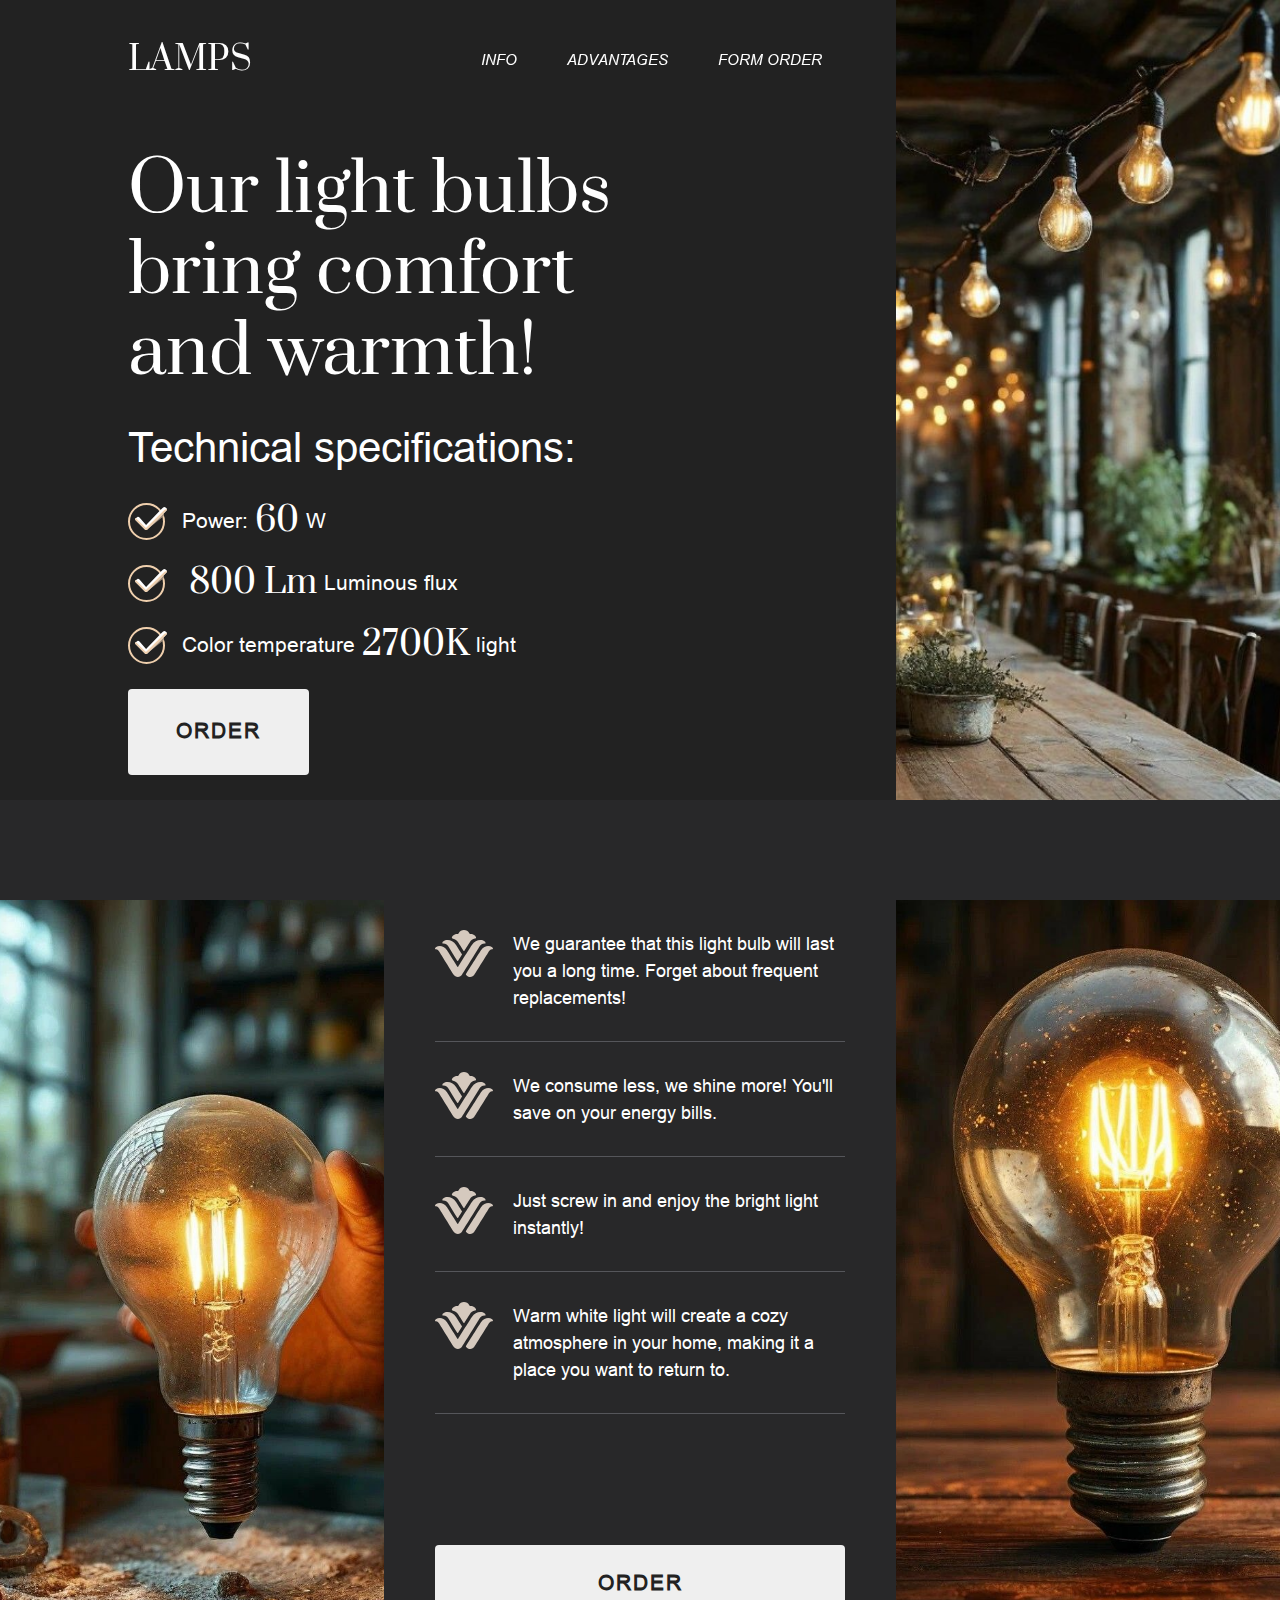
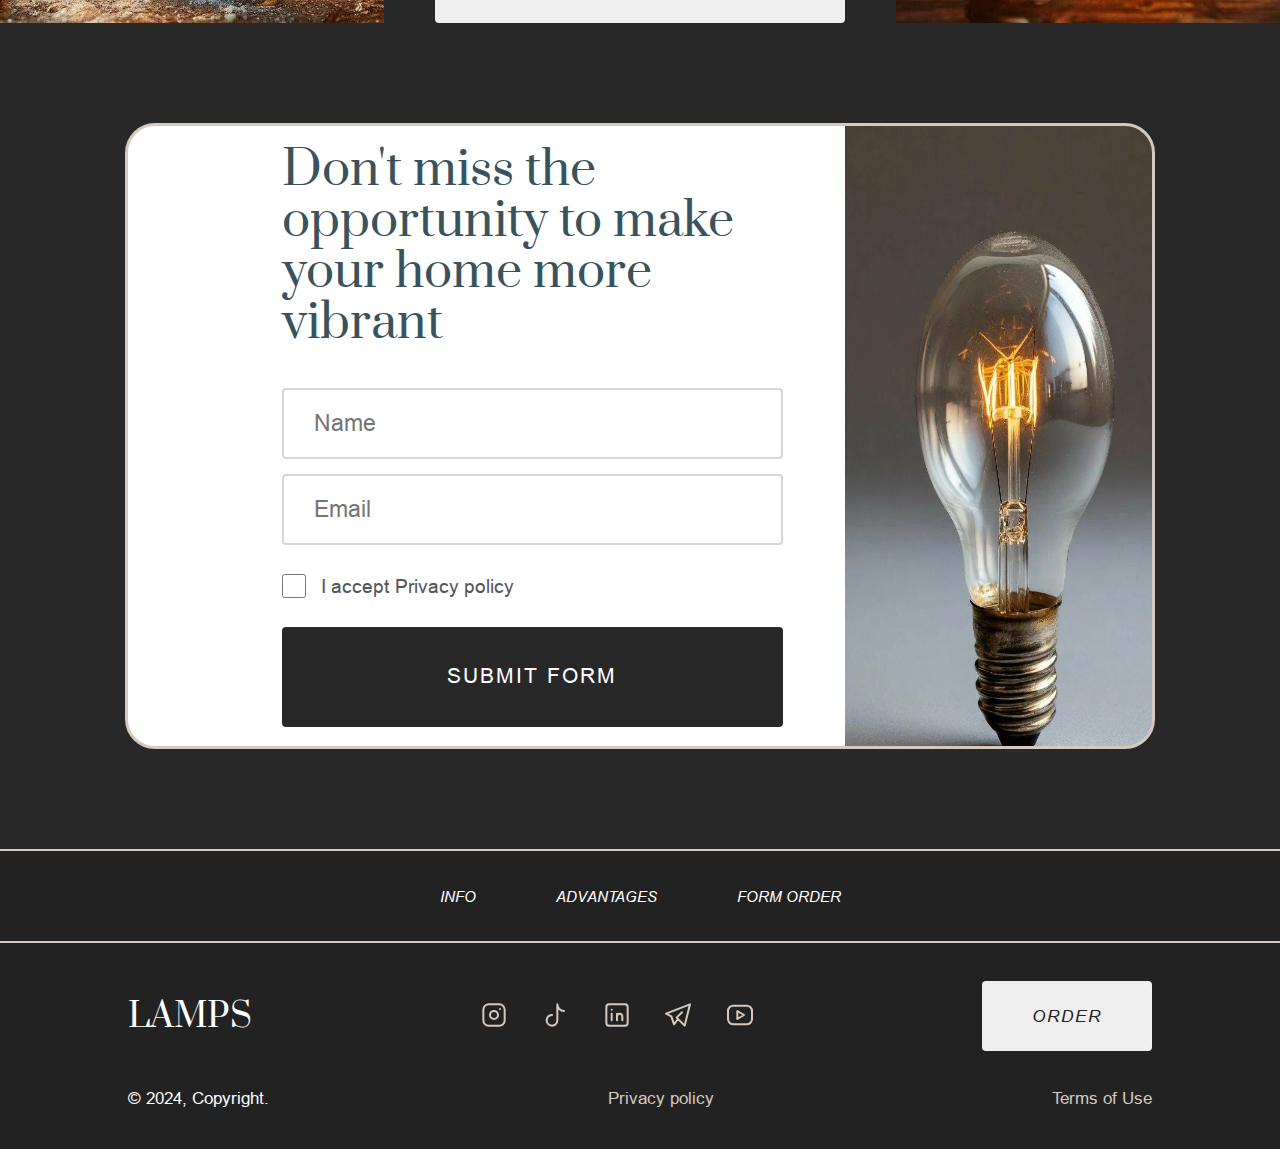
==== index.html @ 50266f70 "[#1] Init project" ====
<!DOCTYPE html>
<html lang="en">
  <head>
    <meta charset="UTF-8" />
    <meta name="viewport" content="width=device-width, initial-scale=1.0" />
    <title>MST | Part#1</title>
    <link type="text/css" rel="stylesheet" href="/css/style.css" />
  </head>

  <body>
    <header>
      <div>
        <p class="header_logo">LAMPS</p>
        <nav class="burger-nav">
          <ul>
            <li><a href="#info">info</a></li>
            <li><a href="#advantages">advantages</a></li>
            <li><a href="#form">form order</a></li>
          </ul>
        </nav>
        <div class="burger-icon">
          <span></span>
          <span></span>
          <span></span>
        </div>
      </div>
    </header>

    <section id="info">
      <div>
        <h1>Our light bulbs bring comfort and warmth!</h1>
        <p class="info_subtitle">Technical specifications:</p>
        <ul>
          <li>
            <img src="/assets/images/tick.svg" alt="MST" />
            <p>Power:<span>60</span>W</p>
          </li>
          <li>
            <img src="/assets/images/tick.svg" alt="MST" />
            <p><span>800 Lm</span>Luminous flux</p>
          </li>
          <li>
            <img src="/assets/images/tick.svg" alt="MST" />
            <p>Color temperature<span>2700K</span>light</p>
          </li>
        </ul>
        <button>order</button>
      </div>
    </section>

    <article id="advantages">
      <div>
        <img src="/assets/images/img_2.jpg" alt="MST" />
      </div>
      <div>
        <ul>
          <li>
            <img src="/assets/images/icon.svg" alt="MST" />
            <p>
              We guarantee that this light bulb will last you a long time.
              Forget about frequent replacements!
            </p>
          </li>
          <li>
            <img src="/assets/images/icon.svg" alt="MST" />
            <p>
              We consume less, we shine more! You'll save on your energy bills.
            </p>
          </li>
          <li>
            <img src="/assets/images/icon.svg" alt="MST" />
            <p>Just screw in and enjoy the bright light instantly!</p>
          </li>
          <li>
            <img src="/assets/images/icon.svg" alt="MST" />
            <p>
              Warm white light will create a cozy atmosphere in your home,
              making it a place you want to return to.
            </p>
          </li>
        </ul>
        <button>Order</button>
      </div>
      <div>
        <img src="/assets/images/img_3.jpg" alt="MST" />
      </div>
    </article>

    <section id="form">
      <div class="form_container">
        <div>
          <h2>Don't miss the opportunity to make your home more vibrant</h2>
          <form action="#!">
            <div>
              <input
                placeholder="Name"
                autocomplete="off"
                type="text"
                name="name"
                id="name"
              />
              <input
                placeholder="Email"
                autocomplete="off"
                type="email"
                name="email"
                id="email"
              />
            </div>
            <div>
              <label for="privacy">
                <input name="privacy" id="privacy" type="checkbox" />
                <p>I accept <a target="_blank" href="#!">Privacy policy</a></p>
              </label>
            </div>
            <button type="submit">Submit Form</button>
          </form>
        </div>
      </div>
    </section>

    <footer>
      <nav>
        <ul>
          <li><a href="#info">info</a></li>
          <li><a href="#advantages">advantages</a></li>
          <li><a href="#form">form order</a></li>
        </ul>
      </nav>

      <div>
        <p class="header_logo">LAMPS</p>
        <div>
          <a target="_blank" href="#!">
            <img src="/assets/images/icon_instagram.svg" alt="MST" />
          </a>
          <a target="_blank" href="#!">
            <img src="/assets/images/icon_tiktok.svg" alt="MST" />
          </a>
          <a target="_blank" href="#!">
            <img src="/assets/images/icon_in.svg" alt="MST" />
          </a>
          <a target="_blank" href="#!">
            <img src="/assets/images/icon_telegram.svg" alt="MST" />
          </a>
          <a target="_blank" href="#!">
            <img src="/assets/images/icon_youtube.svg" alt="MST" />
          </a>
        </div>
        <button>order</button>
      </div>

      <div>
        <p>© 2024, Copyright.</p>
        <a target="_blank" href="#!">Privacy policy</a>
        <a target="_blank" href="#!">Terms of Use</a>
      </div>
    </footer>

    <script type="text/javascript" src="/scripts/script.js"></script>
  </body>
</html>
---- css/style.css ----
@import url("/css/fonts.css");
@import url("/css/modules/header.css");
@import url("/css/modules/header.css");
@import url("/css/modules/info.css");
@import url("/css/modules/advantages.css");
@import url("/css/modules/form.css");
@import url("/css/modules/footer.css");
@import url("/css/media.css");

:root {
  --main-color: #282829;
  --text: #222222;
  --title: #38535d;
  --link-color: #d5c9be;
  --input-color: #d6d6d6;
  --label-color: #55565a;
}

* {
  transition: all 0.5s ease-in-out;
}

html {
  scroll-behavior: smooth;
}

body {
  display: flex;
  flex-direction: column;
  row-gap: 100px;
  margin: 0;
  padding: 0;
  width: 100vw;
  font-family: Arial, Helvetica, sans-serif;
  background-color: var(--main-color);
  color: white;

  button {
    font-size: 1.4rem;
    font-weight: bold;
    text-transform: uppercase;
    line-height: 1.5;
    letter-spacing: 2px;
    color: var(--text);
    outline: none;
    border: none;
    border-radius: 4px;
    cursor: pointer;
  }

  button:hover {
    background-color: var(--link-color);
    color: white;
  }

  nav ul li:hover {
    background-color: var(--link-color);

    a {
      color: var(--main-color);
    }
  }
}
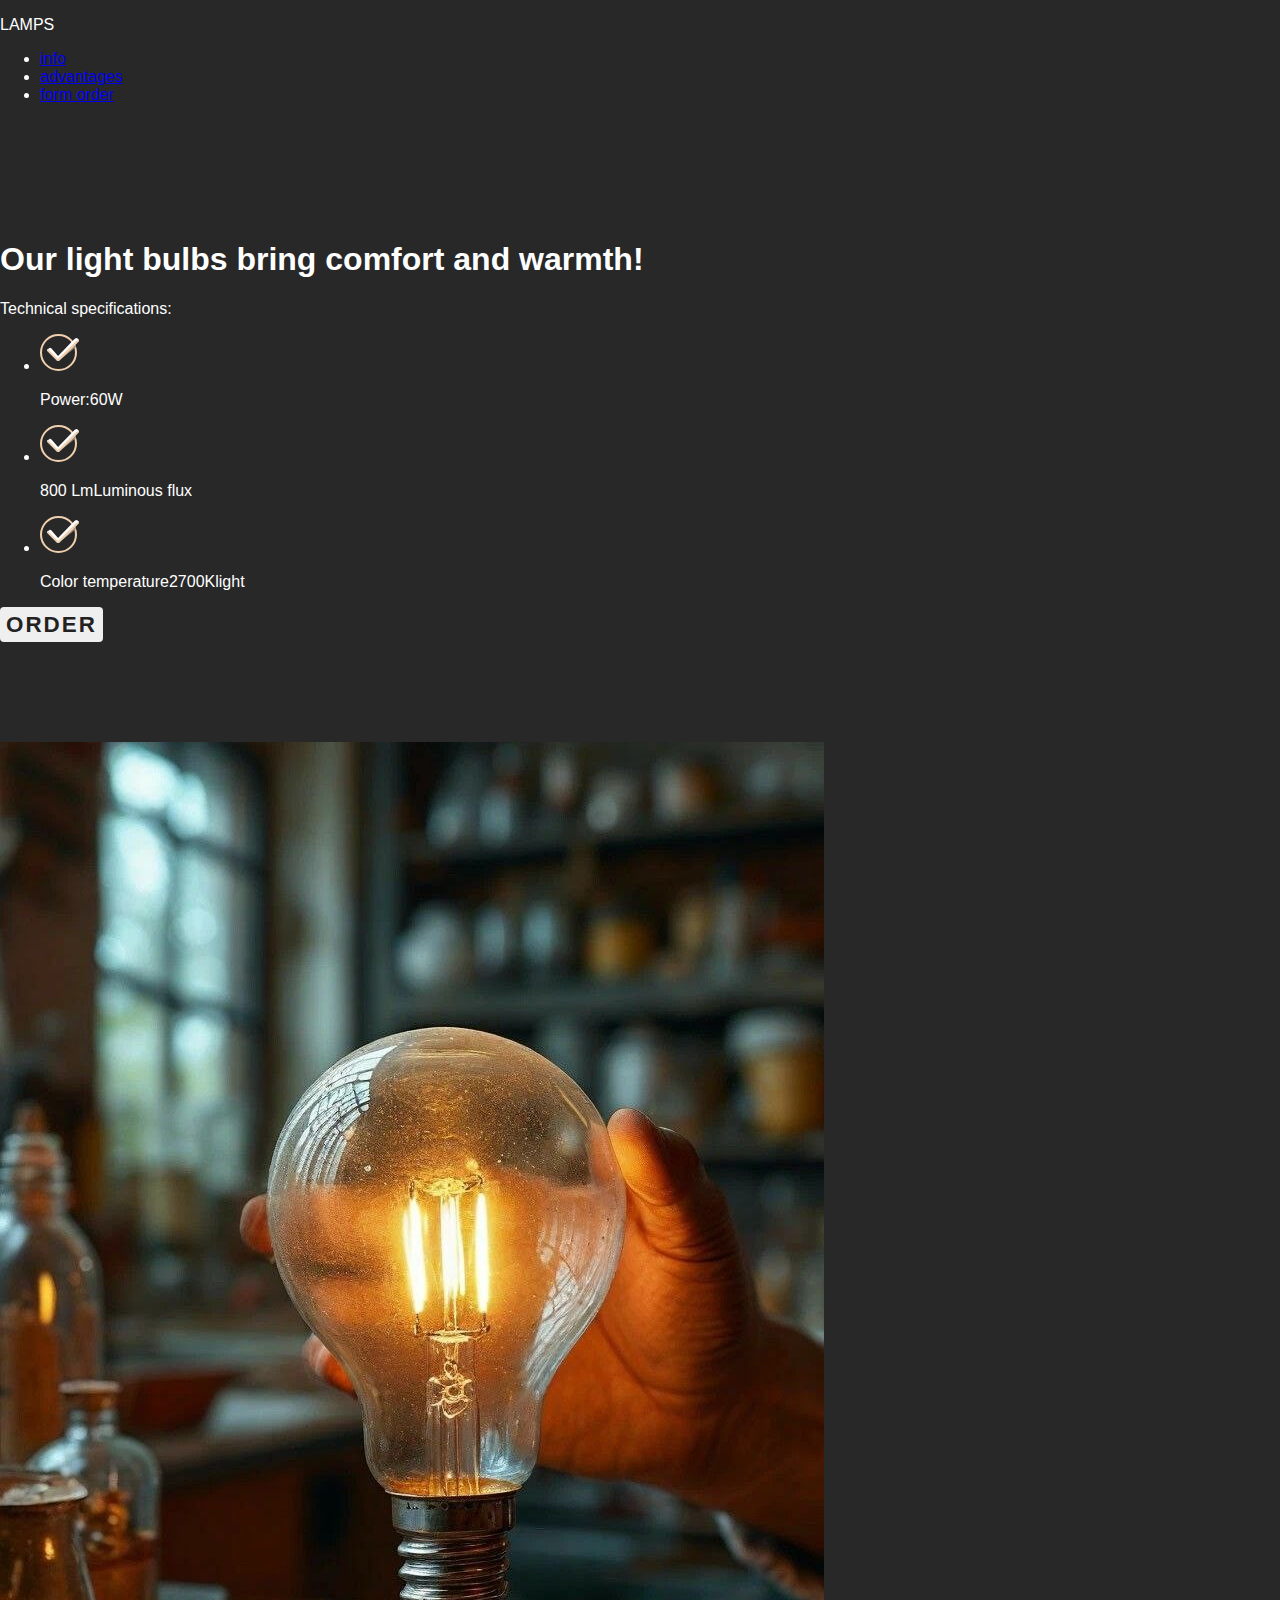
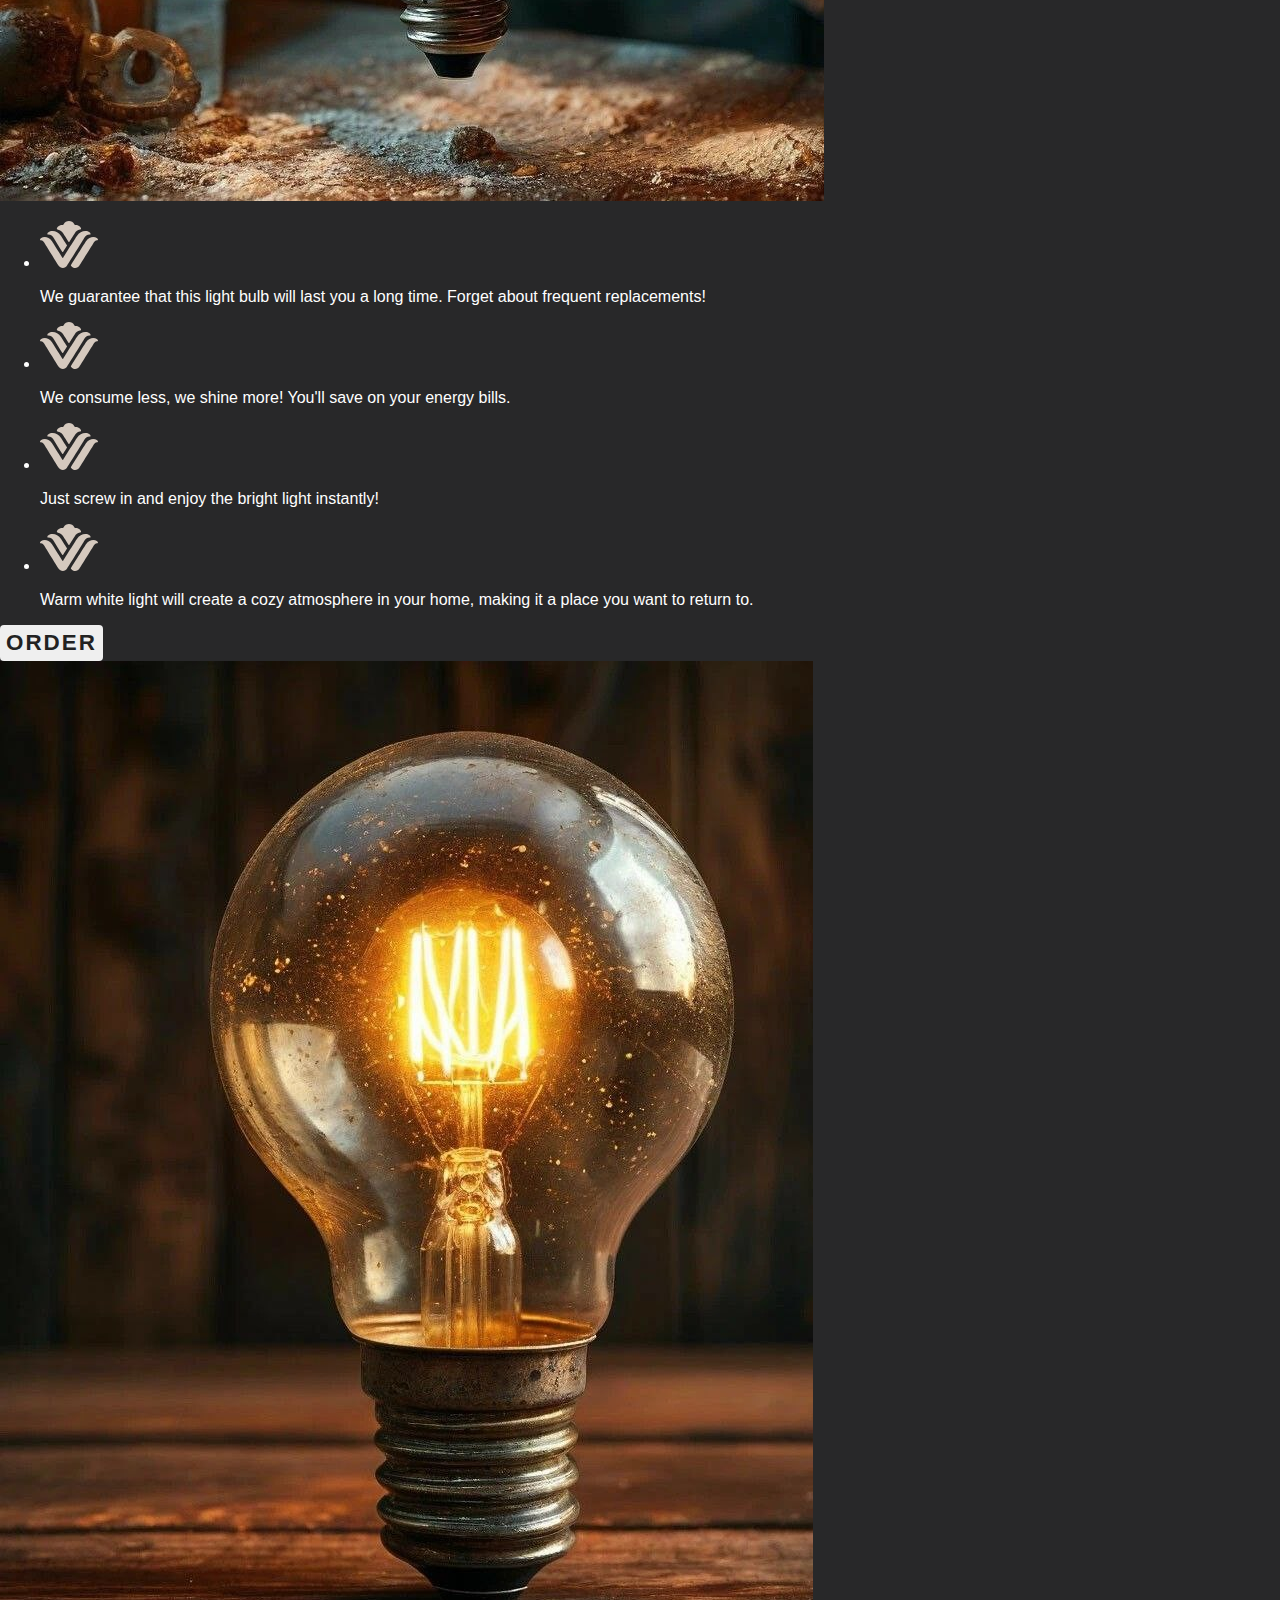
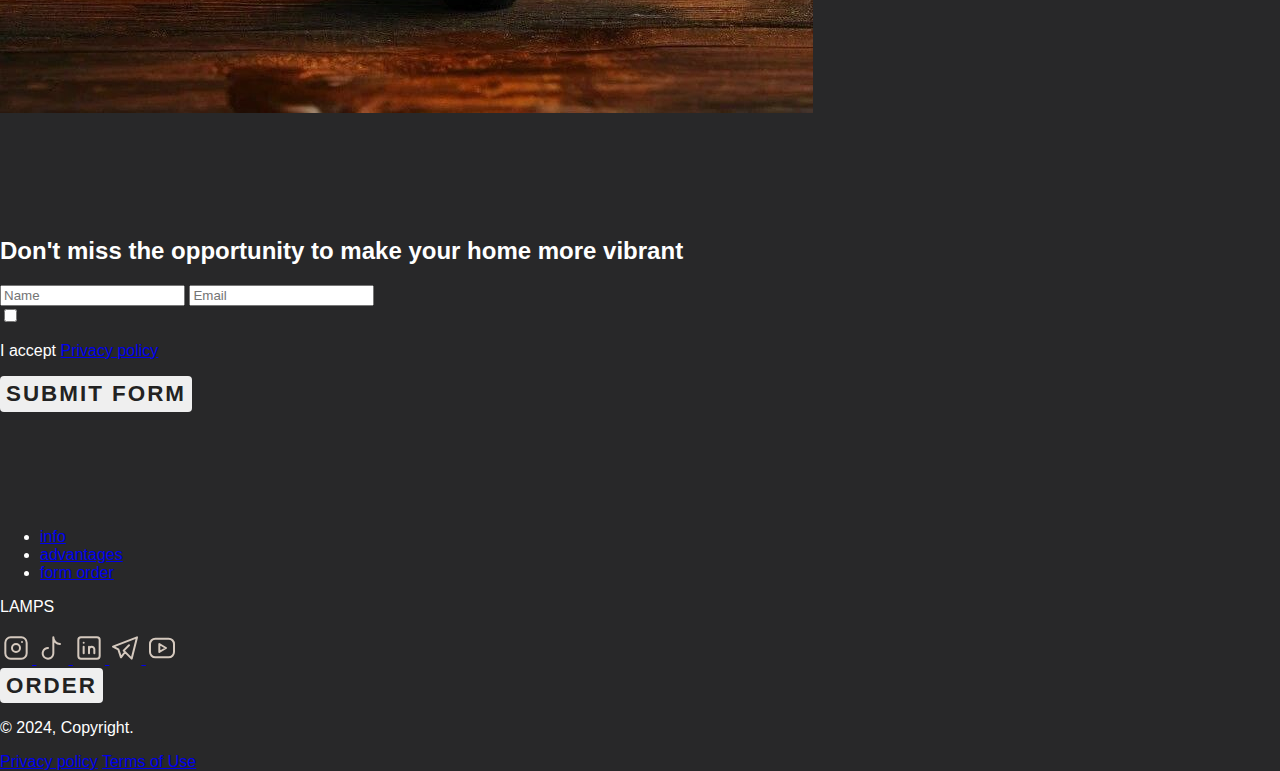
==== commit b8bcdd7c: "[#2] Edit paths" ====
--- a/index.html
+++ b/index.html
@@ -4,7 +4,7 @@
     <meta charset="UTF-8" />
     <meta name="viewport" content="width=device-width, initial-scale=1.0" />
     <title>MST | Part#1</title>
-    <link type="text/css" rel="stylesheet" href="/css/style.css" />
+    <link type="text/css" rel="stylesheet" href="./css/style.css" />
   </head>
 
   <body>
@@ -32,15 +32,15 @@
         <p class="info_subtitle">Technical specifications:</p>
         <ul>
           <li>
-            <img src="/assets/images/tick.svg" alt="MST" />
+            <img src="./assets/images/tick.svg" alt="MST" />
             <p>Power:<span>60</span>W</p>
           </li>
           <li>
-            <img src="/assets/images/tick.svg" alt="MST" />
+            <img src="./assets/images/tick.svg" alt="MST" />
             <p><span>800 Lm</span>Luminous flux</p>
           </li>
           <li>
-            <img src="/assets/images/tick.svg" alt="MST" />
+            <img src="./assets/images/tick.svg" alt="MST" />
             <p>Color temperature<span>2700K</span>light</p>
           </li>
         </ul>
@@ -50,29 +50,29 @@
 
     <article id="advantages">
       <div>
-        <img src="/assets/images/img_2.jpg" alt="MST" />
+        <img src="./assets/images/img_2.jpg" alt="MST" />
       </div>
       <div>
         <ul>
           <li>
-            <img src="/assets/images/icon.svg" alt="MST" />
+            <img src="./assets/images/icon.svg" alt="MST" />
             <p>
               We guarantee that this light bulb will last you a long time.
               Forget about frequent replacements!
             </p>
           </li>
           <li>
-            <img src="/assets/images/icon.svg" alt="MST" />
+            <img src="./assets/images/icon.svg" alt="MST" />
             <p>
               We consume less, we shine more! You'll save on your energy bills.
             </p>
           </li>
           <li>
-            <img src="/assets/images/icon.svg" alt="MST" />
+            <img src="./assets/images/icon.svg" alt="MST" />
             <p>Just screw in and enjoy the bright light instantly!</p>
           </li>
           <li>
-            <img src="/assets/images/icon.svg" alt="MST" />
+            <img src="./assets/images/icon.svg" alt="MST" />
             <p>
               Warm white light will create a cozy atmosphere in your home,
               making it a place you want to return to.
@@ -82,7 +82,7 @@
         <button>Order</button>
       </div>
       <div>
-        <img src="/assets/images/img_3.jpg" alt="MST" />
+        <img src="./assets/images/img_3.jpg" alt="MST" />
       </div>
     </article>
 
@@ -132,19 +132,19 @@
         <p class="header_logo">LAMPS</p>
         <div>
           <a target="_blank" href="#!">
-            <img src="/assets/images/icon_instagram.svg" alt="MST" />
+            <img src="./assets/images/icon_instagram.svg" alt="MST" />
           </a>
           <a target="_blank" href="#!">
-            <img src="/assets/images/icon_tiktok.svg" alt="MST" />
+            <img src="./assets/images/icon_tiktok.svg" alt="MST" />
           </a>
           <a target="_blank" href="#!">
-            <img src="/assets/images/icon_in.svg" alt="MST" />
+            <img src="./assets/images/icon_in.svg" alt="MST" />
           </a>
           <a target="_blank" href="#!">
-            <img src="/assets/images/icon_telegram.svg" alt="MST" />
+            <img src="./assets/images/icon_telegram.svg" alt="MST" />
           </a>
           <a target="_blank" href="#!">
-            <img src="/assets/images/icon_youtube.svg" alt="MST" />
+            <img src="./assets/images/icon_youtube.svg" alt="MST" />
           </a>
         </div>
         <button>order</button>
@@ -157,6 +157,6 @@
       </div>
     </footer>
 
-    <script type="text/javascript" src="/scripts/script.js"></script>
+    <script type="text/javascript" src="./scripts/script.js"></script>
   </body>
 </html>
--- a/css/style.css
+++ b/css/style.css
@@ -1,11 +1,10 @@
-@import url("/css/fonts.css");
-@import url("/css/modules/header.css");
-@import url("/css/modules/header.css");
-@import url("/css/modules/info.css");
-@import url("/css/modules/advantages.css");
-@import url("/css/modules/form.css");
-@import url("/css/modules/footer.css");
-@import url("/css/media.css");
+@import url("./css/fonts.css");
+@import url("./css/modules/header.css");
+@import url("./css/modules/info.css");
+@import url("./css/modules/advantages.css");
+@import url("./css/modules/form.css");
+@import url("./css/modules/footer.css");
+@import url("./css/media.css");
 
 :root {
   --main-color: #282829;
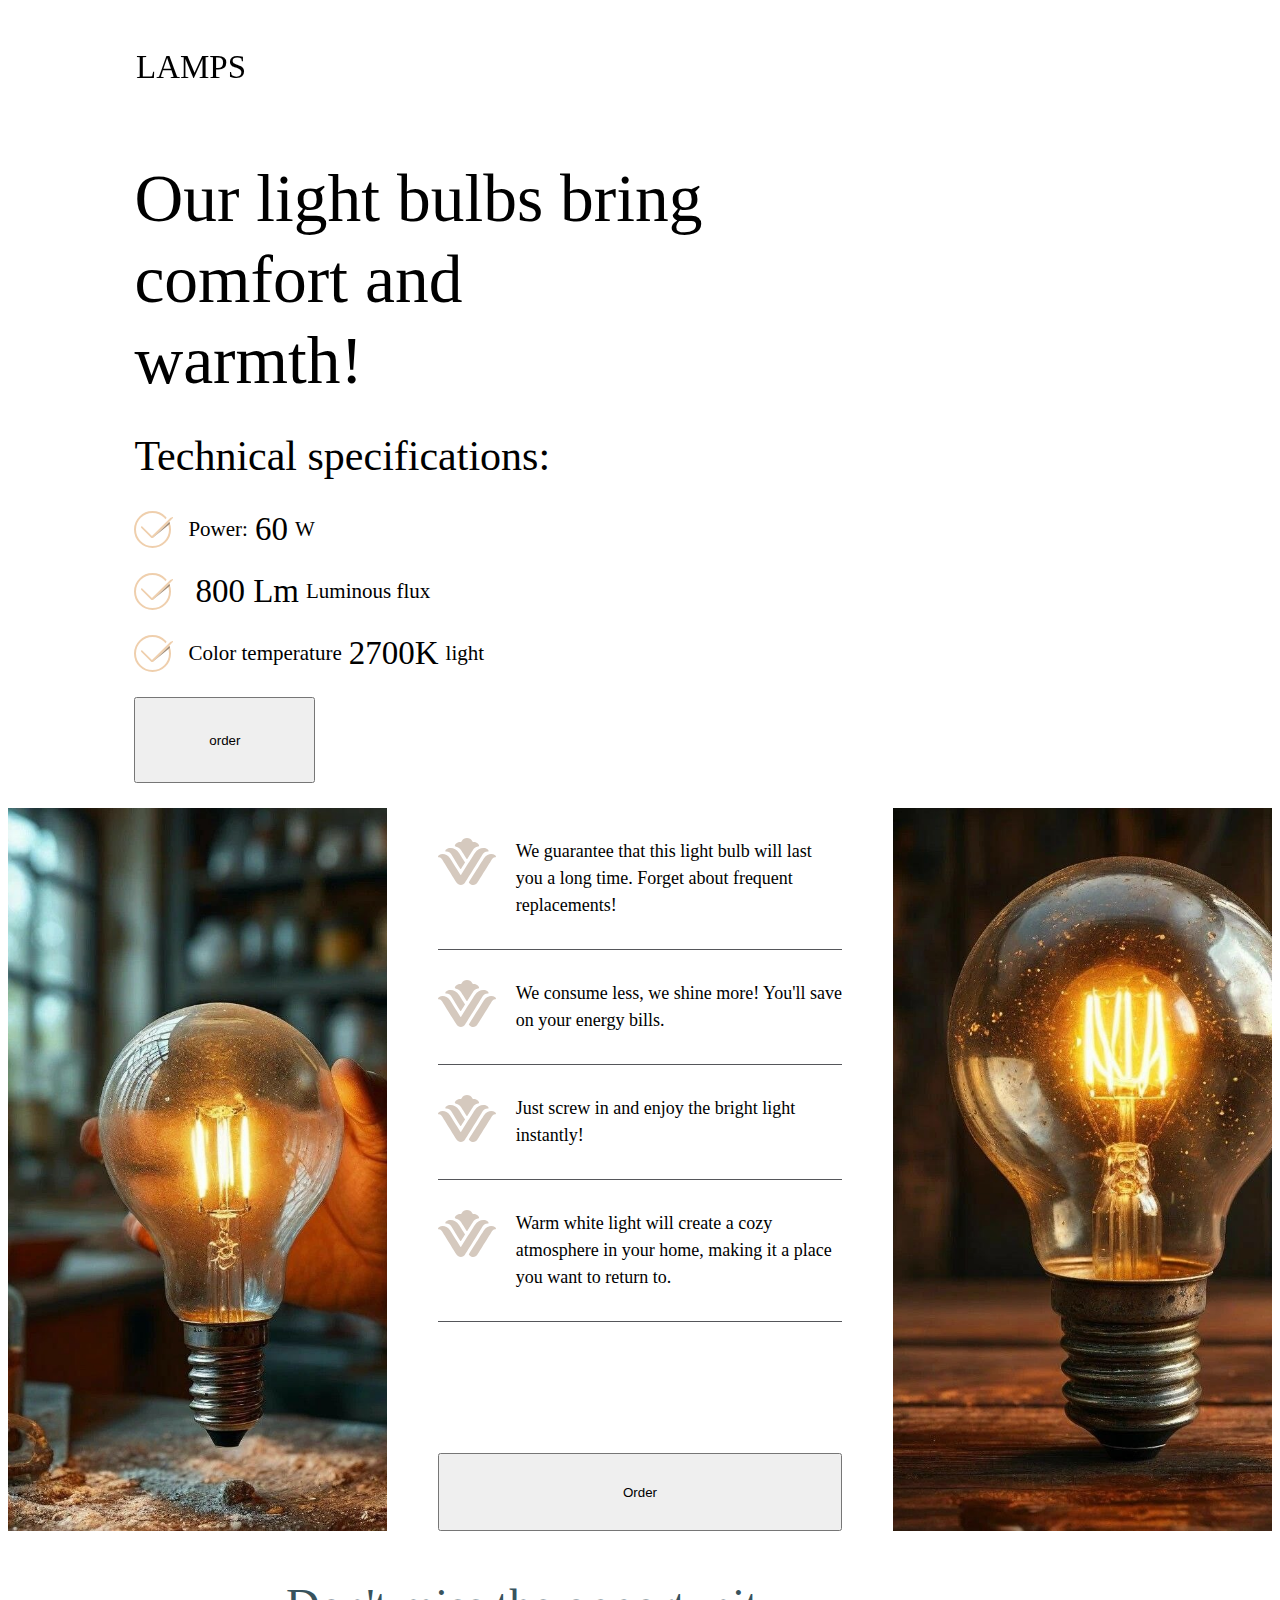
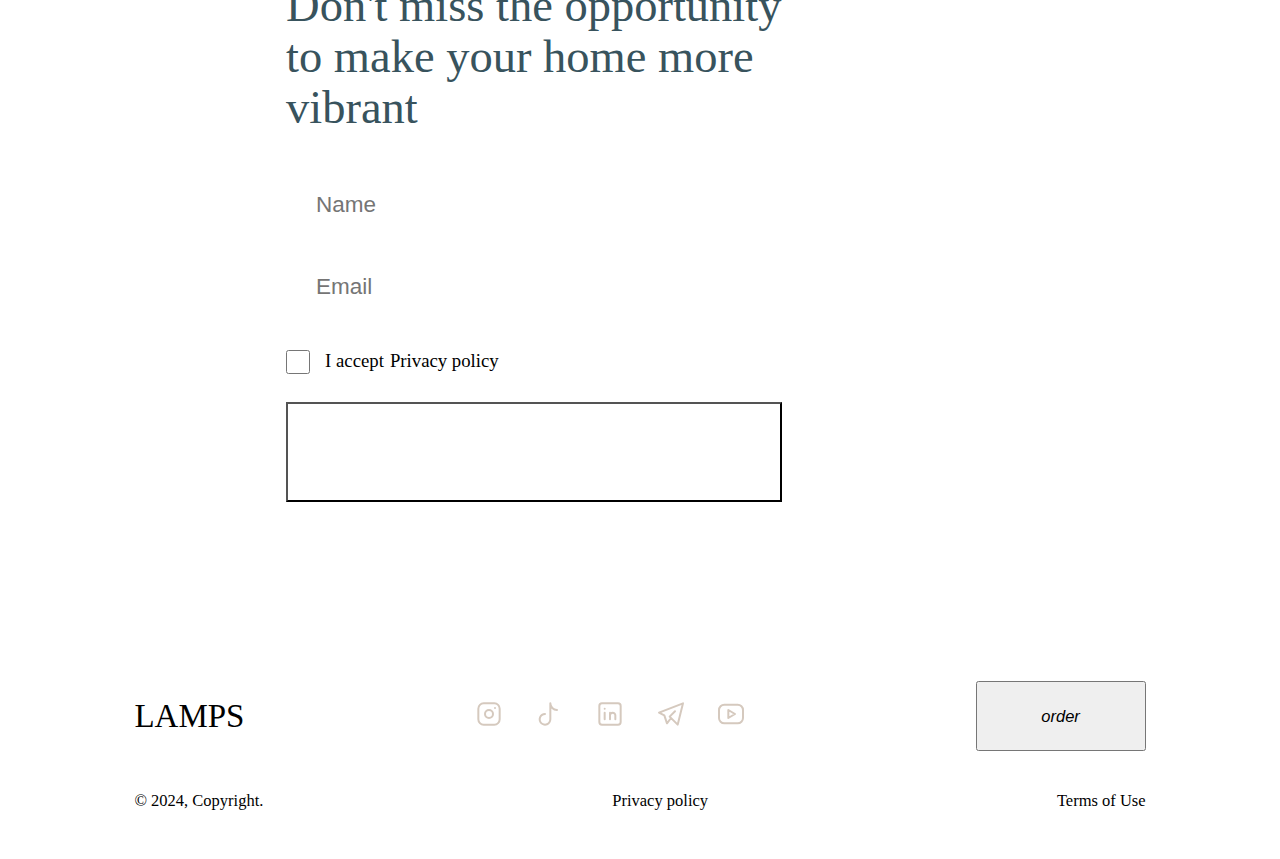
==== commit 086c2f71: "[#17] Edit paths" ====
--- a/index.html
+++ b/index.html
@@ -4,7 +4,13 @@
     <meta charset="UTF-8" />
     <meta name="viewport" content="width=device-width, initial-scale=1.0" />
     <title>MST | Part#1</title>
-    <link type="text/css" rel="stylesheet" href="./css/style.css" />
+    <link type="text/css" rel="stylesheet" href="./css/fonts.csss" />
+    <link type="text/css" rel="stylesheet" href="./css/modules/header.css" />
+    <link type="text/css" rel="stylesheet" href="./css/modules/info.css" />
+    <link type="text/css" rel="stylesheet" href="./css/modules/advantages.css" />
+    <link type="text/css" rel="stylesheet" href="./css/modules/form.css" />
+    <link type="text/css" rel="stylesheet" href="./css/modules/footer.css" />
+    <link type="text/css" rel="stylesheet" href="./css/media.css" />
   </head>
 
   <body>
--- a/css/modules/header.css
+++ b/css/modules/header.css
@@ -0,0 +1,83 @@
+header {
+  width: 100%;
+  height: 58px;
+  background-color: transparent;
+  position: fixed;
+  z-index: 2;
+  display: flex;
+  align-items: center;
+  justify-content: flex-start;
+  padding: 30px 0 30px 10%;
+
+  div {
+    display: flex;
+    justify-content: space-between;
+    width: 45%;
+  }
+
+  div > .header_logo {
+    font-size: 2.2rem;
+    font-family: "Prata";
+  }
+
+  div > nav {
+    display: flex;
+    align-items: center;
+
+    ul {
+      list-style-type: none;
+      padding: 0;
+      margin: 0;
+      display: flex;
+      justify-content: space-around;
+      column-gap: 30px;
+
+      li {
+        padding: 10px;
+        border-radius: 15px;
+
+        a {
+          text-decoration: none;
+          color: white;
+          text-transform: uppercase;
+          font-style: italic;
+          font-size: 1rem;
+        }
+      }
+    }
+  }
+}
+
+.burger-icon {
+  display: none;
+  justify-content: center;
+  align-items: flex-end;
+  row-gap: 4px;
+  flex-direction: column;
+  cursor: pointer;
+
+  span {
+    width: 15px;
+    height: 2.5px;
+    background-color: white;
+    margin: 4px 0;
+    transition: 0.4s;
+  }
+
+  span:nth-child(1),
+  span:nth-child(3) {
+    width: 25px;
+  }
+
+}
+
+.burger-nav {
+  display: flex;
+}
+
+.burger-nav ul {
+  list-style: none;
+  padding: 0;
+  margin: 0;
+  display: flex;
+}--- a/css/modules/info.css
+++ b/css/modules/info.css
@@ -0,0 +1,87 @@
+#info {
+  display: flex;
+  justify-content: flex-start;
+  align-items: flex-end;
+  height: 1009px;
+  background-color: var(--text);
+  padding-left: 10%;
+  position: relative;
+  overflow: hidden;
+
+  div {
+    display: flex;
+    max-height: fit-content;
+    flex-direction: column;
+    justify-content: flex-end;
+    align-items: flex-start;
+    overflow-y: auto;
+    width: 40%;
+
+    h1 {
+      line-height: 1.2;
+      font-size: 4.5rem;
+      font-family: "Prata";
+      margin: 0;
+      font-weight: 300;
+    }
+
+    .info_subtitle {
+      line-height: 1.2;
+      font-size: 2.8rem;
+      margin: 0;
+      padding: 30px 0;
+    }
+
+    ul {
+      list-style-type: none;
+      padding-left: 0;
+      margin: 0;
+      display: flex;
+      flex-direction: column;
+      row-gap: 25px;
+
+      li {
+        display: flex;
+
+        img {
+          margin-right: 15px;
+        }
+
+        p {
+          line-height: 1.1;
+          font-size: 1.4rem;
+          margin: 0;
+          display: flex;
+          align-items: center;
+
+          span {
+            font-family: "Prata";
+            font-size: 2.2rem;
+            letter-spacing: 4%;
+            padding: 0 7px 0 7px;
+          }
+        }
+      }
+    }
+
+    button {
+      margin: 25px 0;
+      width: 181px;
+      height: 86px;
+    }
+  }
+}
+
+#info::after {
+  content: "";
+  background-image: url("./assets/images/img_1.png");
+  background-size: cover;
+  background-repeat: no-repeat;
+  background-position: center right;
+  position: absolute;
+  top: 0;
+  right: 0;
+  width: 35%;
+  height: 100%;
+  z-index: 1;
+}
--- a/css/modules/advantages.css
+++ b/css/modules/advantages.css
@@ -0,0 +1,56 @@
+#advantages {
+  width: 100%;
+  display: flex;
+  height: 723px;
+
+  div:nth-child(1),
+  div:nth-child(3) {
+    width: 30%;
+
+    img {
+      object-fit: cover;
+      width: 100%;
+      height: 100%;
+    }
+  }
+
+  div:nth-child(2) {
+    width: 40%;
+    display: flex;
+    flex-direction: column;
+    justify-content: space-between;
+    align-items: center;
+
+    button {
+      width: 80%;
+      height: 78px;
+    }
+  }
+
+  div > ul {
+    list-style-type: none;
+    width: 80%;
+    max-height: 620px;
+    overflow-y: scroll;
+    overflow-x: hidden;
+    padding: 0;
+    margin: 0;
+
+    li {
+      display: flex;
+      justify-content: center;
+      align-items: flex-start;
+      column-gap: 20px;
+      border-bottom: 1px solid #55565a;
+      padding: 30px 0;
+
+      p {
+        font-size: 1.2rem;
+        line-height: 1.5;
+        margin: 0;
+        word-break: normal;
+        word-wrap: break-word;
+      }
+    }
+  }
+}
--- a/css/modules/form.css
+++ b/css/modules/form.css
@@ -0,0 +1,114 @@
+#form {
+  width: 100%;
+  display: flex;
+  justify-content: center;
+  align-items: center;
+
+  .form_container {
+    width: 80%;
+    height: 620px;
+    display: flex;
+    align-items: center;
+    background-color: white;
+    border: 3px solid var(--link-color);
+    border-radius: 30px;
+    background-size: 30% 100%;
+    background-image: url("./assets/images/img_4.jpg");
+    background-repeat: no-repeat;
+    background-position-x: right;
+
+    div {
+      display: flex;
+      flex-direction: column;
+      width: 70%;
+      padding-left: 15%;
+
+      h2 {
+        font-family: "Prata";
+        font-size: 3.1rem;
+        line-height: 1.1;
+        color: #38535d;
+        text-align: start;
+        width: 70%;
+        margin-top: 0;
+        font-weight: 300;
+      }
+
+      form {
+        display: flex;
+        flex-direction: column;
+
+        input {
+          height: 65px;
+          outline: none;
+          border: 2px solid var(--input-color);
+          color: var(--label-color);
+          padding-left: 30px;
+          line-height: 1.5;
+          font-size: 1.5rem;
+          border-radius: 4px;
+        }
+
+        div:nth-child(1) {
+          display: flex;
+          flex-direction: column;
+          row-gap: 15px;
+          padding-left: 0;
+        }
+
+        div:nth-child(2) {
+          display: flex;
+          padding-left: 0;
+        }
+
+        input[type="checkbox"] {
+          margin-right: 15px;
+          margin-left: 0;
+          width: 24px;
+          height: 24px;
+        }
+
+        input:focus {
+          border-color: var(--link-color);
+        }
+
+        label,
+        label p a,
+        label p {
+          color: var(--label-color);
+          line-height: 1.3;
+          font-size: 1.25rem;
+          text-decoration: none;
+          display: flex;
+          align-items: center;
+          flex-wrap: wrap;
+        }
+
+        label {
+          padding: 10px 0;
+        }
+
+        label p a {
+          margin-left: 6px;
+        }
+
+        label p a:hover {
+          color: var(--link-color);
+        }
+
+        button {
+          width: 70%;
+          height: 100px;
+          color: white;
+          background-color: var(--main-color);
+          font-weight: 300;
+        }
+
+        button:hover {
+          background-color: var(--link-color);
+          color: white;
+        }
+      }
+    }
+  }
+}
--- a/css/modules/footer.css
+++ b/css/modules/footer.css
@@ -0,0 +1,85 @@
+footer {
+  background-color: var(--text);
+  display: flex;
+  flex-direction: column;
+  align-items: center;
+  justify-content: space-between;
+  height: 300px;
+
+  nav {
+    width: 100%;
+    height: 90px;
+    display: flex;
+    align-items: center;
+    border-top: 2px solid var(--link-color);
+    border-bottom: 2px solid var(--link-color);
+    justify-content: center;
+
+    ul {
+      list-style-type: none;
+      padding: 0;
+      margin: 0;
+      display: flex;
+      justify-content: space-around;
+      column-gap: 60px;
+
+      li {
+        padding: 10px;
+        border-radius: 15px;
+
+        a {
+          text-decoration: none;
+          color: white;
+          text-transform: uppercase;
+          font-style: italic;
+          font-size: 1rem;
+        }
+      }
+    }
+  }
+
+  div:nth-child(2) {
+    display: flex;
+    justify-content: space-between;
+    align-items: center;
+    width: 80%;
+
+    .header_logo {
+      margin: 0;
+      font-size: 2.2rem;
+      font-family: "Prata";
+    }
+
+    button {
+      font-weight: 300;
+      font-style: italic;
+      font-size: 1.1rem;
+      width: 170px;
+      height: 70px;
+    }
+
+    div {
+      width: 30%;
+      justify-content: space-around;
+    }
+  }
+
+  div:nth-child(3) {
+    width: 80%;
+    display: flex;
+    align-items: center;
+    justify-content: space-between;
+    margin-bottom: 40px;
+
+    p {
+      margin: 0;
+      font-size: 1.1rem;
+    }
+
+    a {
+      text-decoration: none;
+      color: var(--link-color);
+      font-size: 1.1rem;
+    }
+  }
+}
--- a/css/media.css
+++ b/css/media.css
@@ -0,0 +1,409 @@
+@media (max-width: 599px) {
+  html {
+    font-size: 11px;
+  }
+
+  .burger-icon {
+    display: flex;
+  }
+
+  .burger-nav {
+    display: none;
+    flex-direction: column;
+    width: 100%;
+    position: absolute;
+    top: 90%;
+    background-color: var(--text);
+    right: 0;
+
+    ul {
+      flex-direction: column;
+    }
+
+    li {
+      margin: 10px 0;
+      text-align: center;
+    }
+  }
+
+  .burger-nav.active {
+    display: flex;
+
+    ul {
+      flex-direction: column;
+    }
+  }
+
+  header {
+    width: 100%;
+    justify-content: center;
+    padding: 35px 0 10px 0;
+    div {
+      width: 85%;
+    }
+  }
+
+  #info {
+    width: 100%;
+    align-items: flex-start;
+    padding-top: 40%;
+    justify-content: center;
+    height: 760px;
+    padding-left: 0;
+
+    div {
+      width: 100%;
+      align-items: center;
+
+      .info_subtitle {
+        text-align: center;
+      }
+
+      button {
+        height: 60px;
+      }
+    }
+
+    h1 {
+      text-align: center;
+      width: 90%;
+    }
+  }
+
+  #info::after {
+    background-position: center bottom;
+    width: 100%;
+    height: 40%;
+    position: absolute;
+    top: 80%;
+  }
+
+  #advantages {
+    flex-direction: column;
+
+    div:nth-child(1),
+    div:nth-child(3) {
+      width: 100%;
+      height: 10%;
+    }
+
+    div:nth-child(2) {
+      width: 100%;
+      height: 80%;
+      margin-bottom: 20px;
+
+      ul {
+        width: 90%;
+
+        li {
+          justify-content: flex-start;
+        }
+      }
+
+      button {
+        width: 90%;
+        height: 60px;
+      }
+    }
+  }
+
+  #form {
+    .form_container {
+      background-image: none;
+      height: 480px;
+
+      div {
+        width: 100%;
+        padding-left: 0;
+        align-items: center;
+        justify-content: center;
+
+        h2 {
+          width: 90%;
+          text-align: center;
+        }
+
+        form {
+          width: 100%;
+          align-items: center;
+
+          input {
+            height: 45px;
+          }
+
+          button {
+            height: 60px;
+          }
+        }
+
+        input {
+          width: 70%;
+        }
+      }
+    }
+  }
+
+  footer {
+    height: 400px;
+
+    nav {
+      padding: 5% 0;
+
+      ul {
+        flex-direction: column;
+        text-align: center;
+      }
+    }
+
+    div:nth-child(2) {
+      flex-direction: column;
+      align-items: center;
+      padding: 5% 0;
+
+      div {
+        width: 80%;
+        flex-direction: row;
+        justify-content: space-between;
+      }
+
+      button {
+        height: 50px;
+        width: 170px;
+      }
+    }
+  }
+}
+
+@media (min-width: 600px) and (max-width: 1024px) {
+  html {
+    font-size: 13px;
+  }
+
+  .burger-icon {
+    display: flex;
+  }
+
+  .burger-nav {
+    display: none;
+    flex-direction: column;
+    width: 100%;
+    position: absolute;
+    top: 100%;
+    background-color: var(--text);
+    right: 0;
+
+    ul {
+      flex-direction: column;
+    }
+
+    li {
+      margin: 10px 0;
+      text-align: center;
+    }
+  }
+
+  .burger-nav.active {
+    display: flex;
+
+    ul {
+      flex-direction: row;
+    }
+  }
+
+  header {
+    div {
+      width: 80%;
+    }
+  }
+
+  #info {
+    align-items: center;
+    justify-content: center;
+    padding-left: 0;
+
+    div {
+      width: 100%;
+      align-items: center;
+
+      button {
+        height: 60px;
+      }
+    }
+
+    h1 {
+      text-align: center;
+      width: 85%;
+    }
+  }
+
+  #info::after {
+    background-position: center bottom;
+    width: 100%;
+    height: 40%;
+    position: absolute;
+    top: 80%;
+  }
+
+  #advantages {
+    flex-direction: column;
+
+    div:nth-child(1),
+    div:nth-child(3) {
+      width: 100%;
+      height: 10%;
+    }
+
+    div:nth-child(2) {
+      width: 100%;
+      height: 80%;
+      margin-bottom: 20px;
+
+      ul {
+        width: 90%;
+
+        li {
+          justify-content: flex-start;
+        }
+      }
+
+      button {
+        width: 90%;
+        height: 60px;
+      }
+    }
+  }
+
+  #form {
+    .form_container {
+      background-image: none;
+
+      div {
+        width: 100%;
+        padding-left: 0;
+        align-items: center;
+        justify-content: center;
+
+        h2 {
+          width: 90%;
+          text-align: center;
+        }
+
+        form {
+          width: 100%;
+          align-items: center;
+        }
+
+        input {
+          width: 70%;
+        }
+      }
+    }
+  }
+
+  footer {
+    div:nth-child(2) {
+      div {
+        width: 45%;
+      }
+
+      button {
+        height: 55px;
+        width: 120px;
+      }
+    }
+  }
+}
+
+@media (min-width: 1025px) and (max-width: 1200px) {
+  html {
+    font-size: 14px;
+  }
+
+  header div {
+    width: 58%;
+  }
+
+  #info::after {
+    width: 25%;
+  }
+
+  #info {
+    height: 800px;
+
+    div {
+      width: 50%;
+
+      button {
+        width: 160px;
+        height: 68px;
+      }
+    }
+  }
+
+  #advantages {
+    div:nth-child(1),
+    div:nth-child(3) {
+      width: 25%;
+    }
+
+    div:nth-child(2) {
+      width: 50%;
+
+      button {
+        height: 68px;
+      }
+    }
+  }
+
+  #form {
+    .form_container {
+      div {
+        form {
+          input {
+            height: 55px;
+            font-size: 1.3rem;
+          }
+
+          button {
+            height: 80px;
+          }
+        }
+      }
+    }
+  }
+
+  footer {
+    div:nth-child(2) {
+      div {
+        width: 40%;
+      }
+
+      button {
+        width: 135px;
+        height: 50px;
+      }
+    }
+  }
+}
+
+@media (min-width: 1201px) and (max-width: 1366px) {
+  html {
+    font-size: 15px;
+  }
+
+  header div {
+    width: 55%;
+  }
+
+  #info::after {
+    width: 30%;
+  }
+
+  #info {
+    height: 800px;
+
+    div {
+      width: 50%;
+    }
+  }
+}
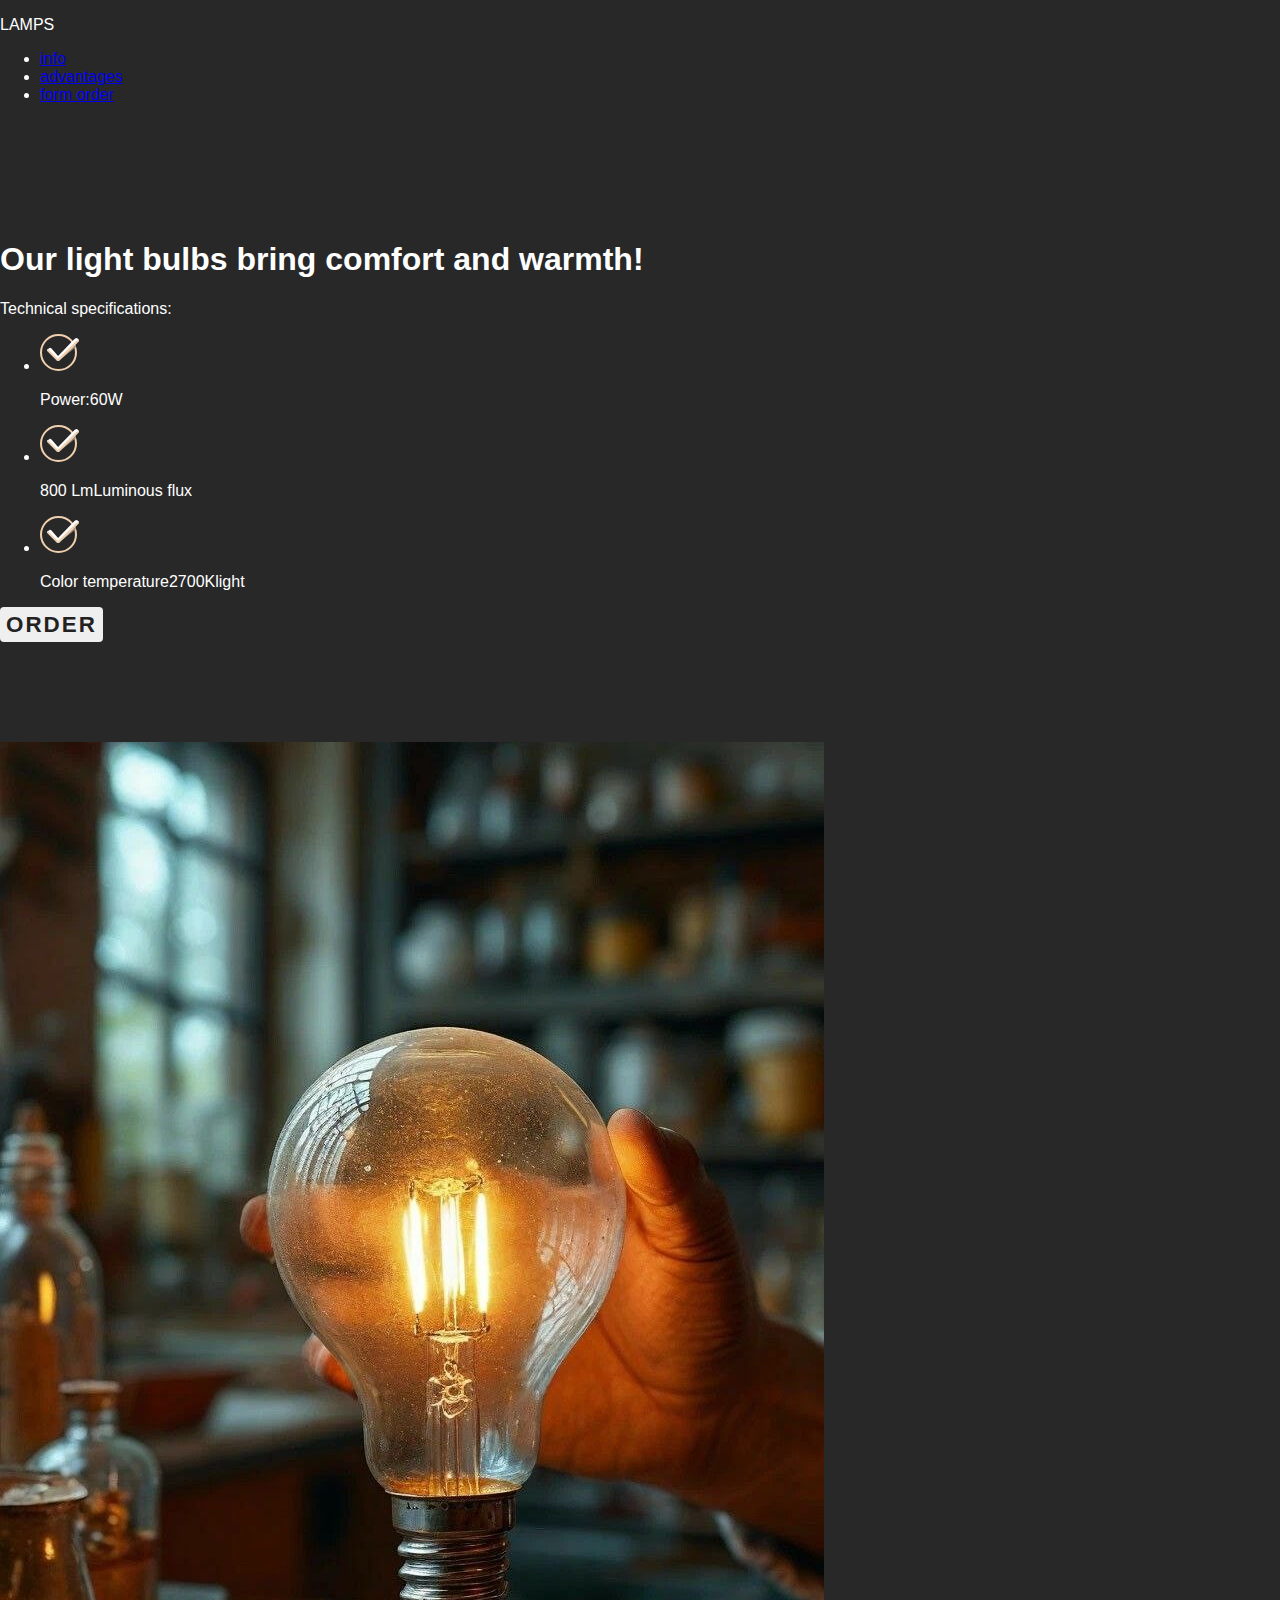
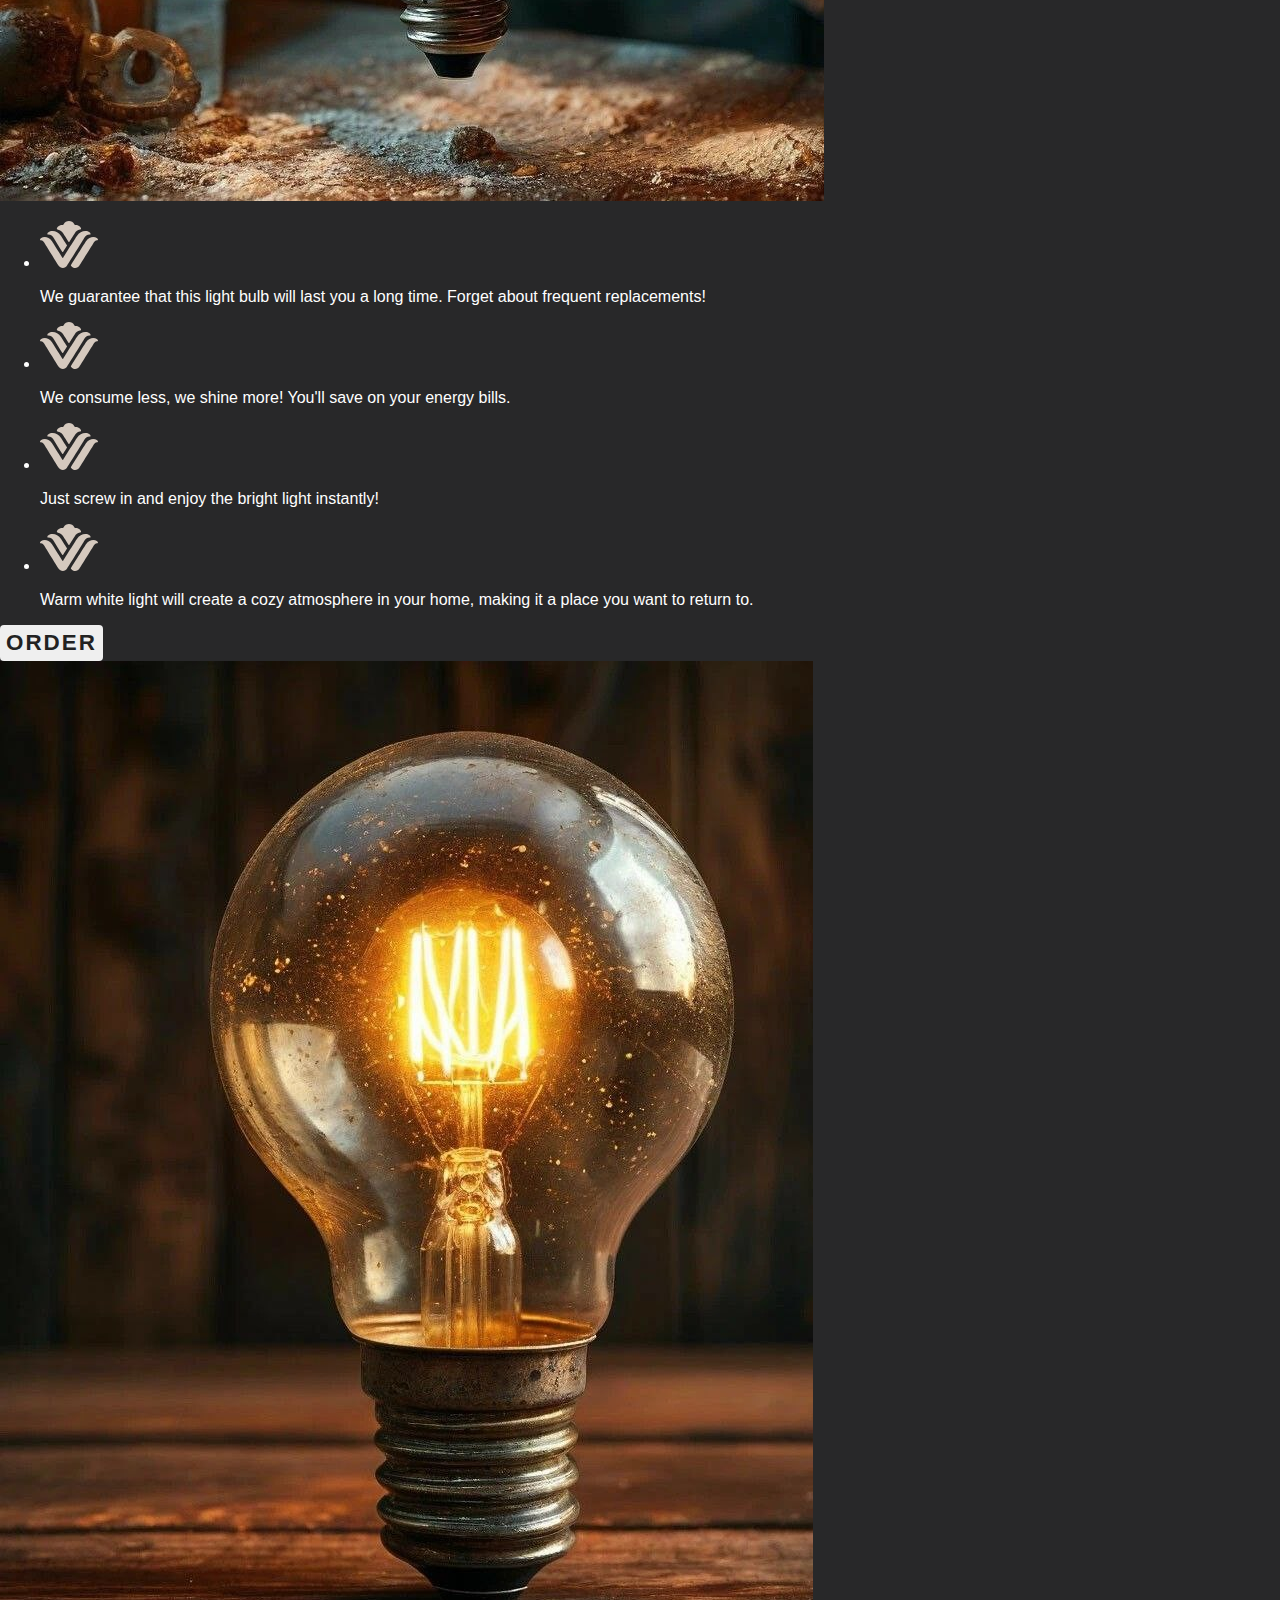
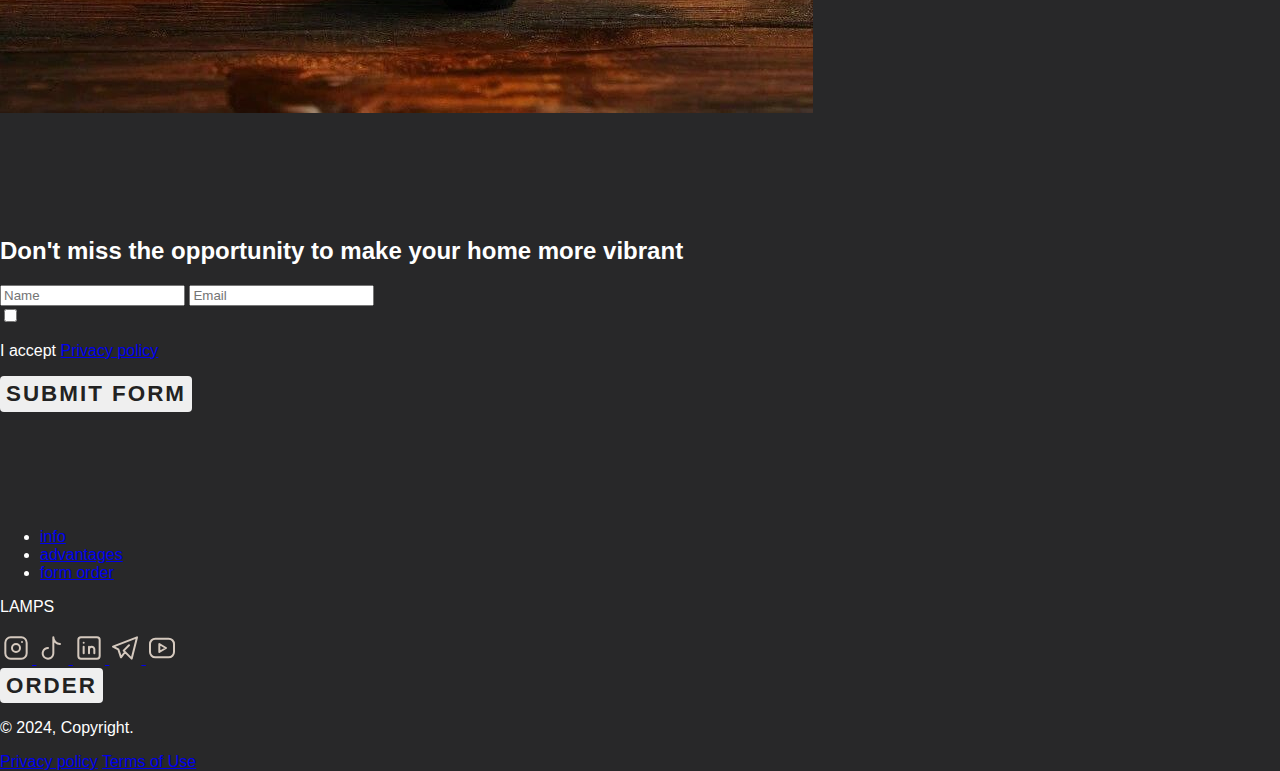
==== commit 41601ef2: "[#18] Edit paths" ====
--- a/index.html
+++ b/index.html
@@ -4,13 +4,7 @@
     <meta charset="UTF-8" />
     <meta name="viewport" content="width=device-width, initial-scale=1.0" />
     <title>MST | Part#1</title>
-    <link type="text/css" rel="stylesheet" href="./css/fonts.csss" />
-    <link type="text/css" rel="stylesheet" href="./css/modules/header.css" />
-    <link type="text/css" rel="stylesheet" href="./css/modules/info.css" />
-    <link type="text/css" rel="stylesheet" href="./css/modules/advantages.css" />
-    <link type="text/css" rel="stylesheet" href="./css/modules/form.css" />
-    <link type="text/css" rel="stylesheet" href="./css/modules/footer.css" />
-    <link type="text/css" rel="stylesheet" href="./css/media.css" />
+    <link type="text/css" rel="stylesheet" href="./css/style.css" />
   </head>
 
   <body>
--- a/css/style.css
+++ b/css/style.css
@@ -0,0 +1,62 @@
+@import url("css/fonts.css");
+@import url("css/modules/header.css");
+@import url("css/modules/info.css");
+@import url("css/modules/advantages.css");
+@import url("css/modules/form.css");
+@import url("css/modules/footer.css");
+@import url("css/media.css");
+
+:root {
+  --main-color: #282829;
+  --text: #222222;
+  --title: #38535d;
+  --link-color: #d5c9be;
+  --input-color: #d6d6d6;
+  --label-color: #55565a;
+}
+
+* {
+  transition: all 0.5s ease-in-out;
+}
+
+html {
+  scroll-behavior: smooth;
+}
+
+body {
+  display: flex;
+  flex-direction: column;
+  row-gap: 100px;
+  margin: 0;
+  padding: 0;
+  width: 100vw;
+  font-family: Arial, Helvetica, sans-serif;
+  background-color: var(--main-color);
+  color: white;
+
+  button {
+    font-size: 1.4rem;
+    font-weight: bold;
+    text-transform: uppercase;
+    line-height: 1.5;
+    letter-spacing: 2px;
+    color: var(--text);
+    outline: none;
+    border: none;
+    border-radius: 4px;
+    cursor: pointer;
+  }
+
+  button:hover {
+    background-color: var(--link-color);
+    color: white;
+  }
+
+  nav ul li:hover {
+    background-color: var(--link-color);
+
+    a {
+      color: var(--main-color);
+    }
+  }
+}
